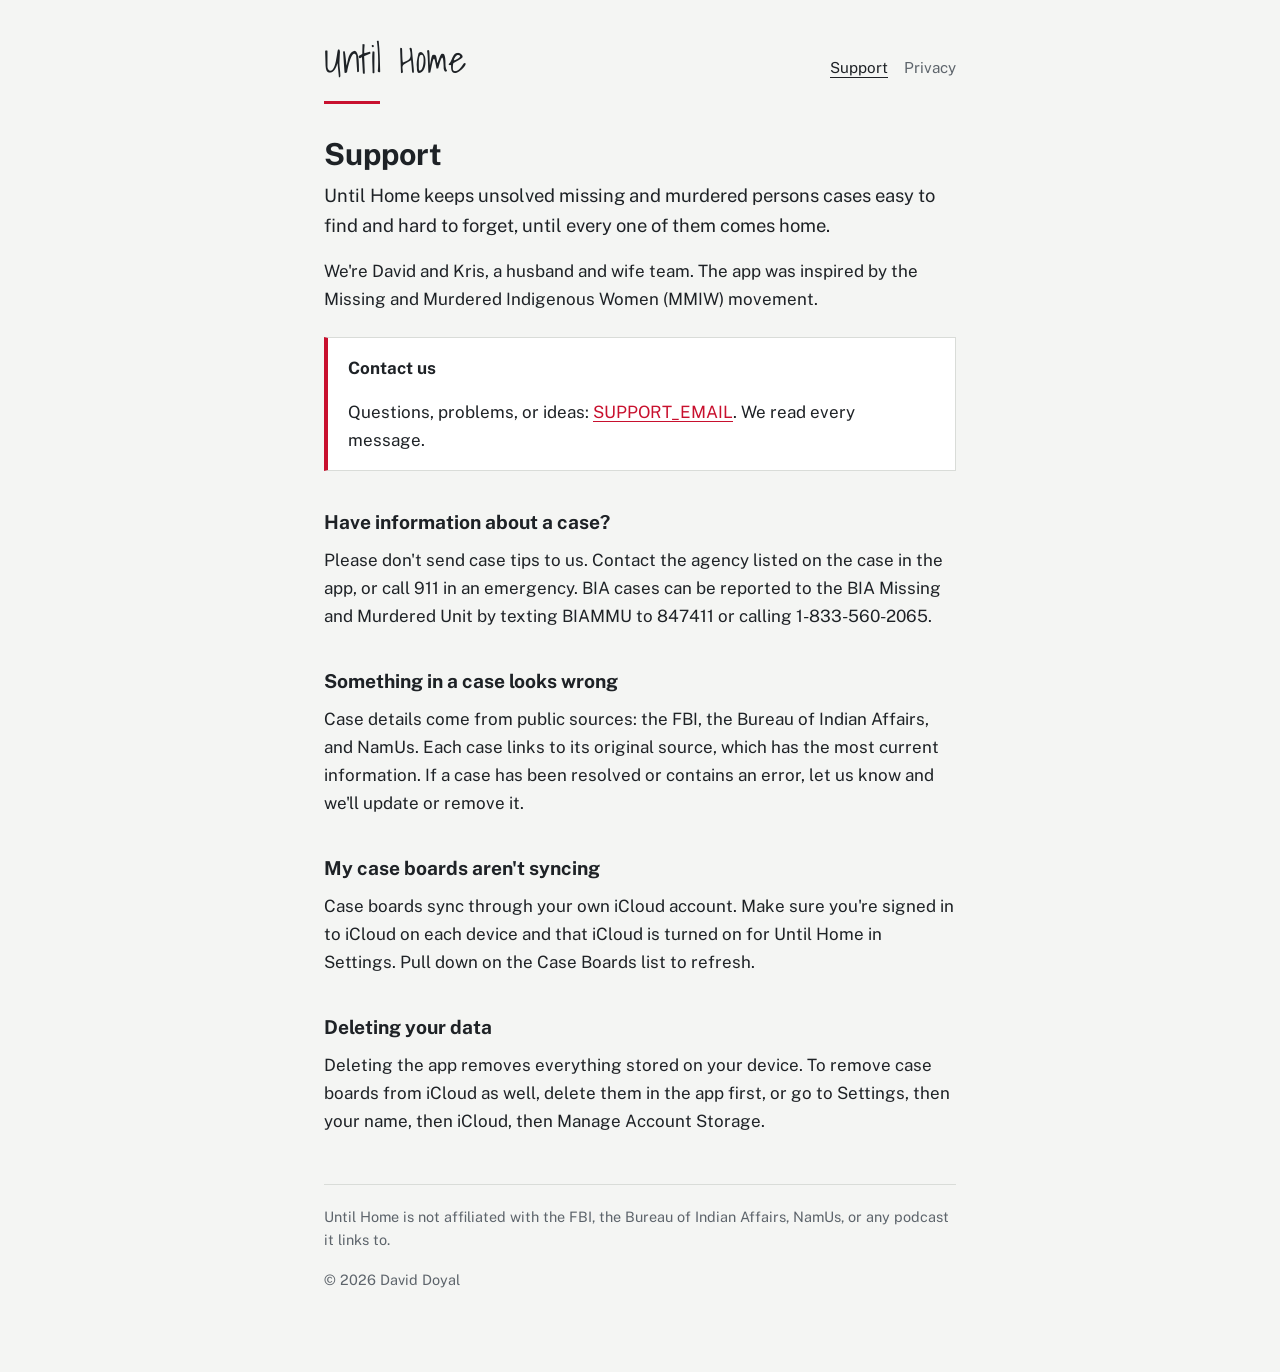
==== index.html @ f1891d30 "Add files via upload" ====
<!doctype html>
<html lang="en">
<head>
<meta charset="utf-8">
<meta name="viewport" content="width=device-width, initial-scale=1">
<title>Until Home — Support</title>
<meta name="description" content="Support for Until Home, an iPhone and iPad app that keeps unsolved missing and murdered persons cases easy to find.">
<link rel="preconnect" href="https://fonts.googleapis.com">
<link rel="preconnect" href="https://fonts.gstatic.com" crossorigin>
<link href="https://fonts.googleapis.com/css2?family=Public+Sans:wght@400;700&family=Shadows+Into+Light&display=swap" rel="stylesheet">
<link rel="stylesheet" href="style.css">
</head>
<body>
<div class="wrap">
  <header class="site">
    <a class="brand" href="index.html">Until Home</a>
    <nav><a href="index.html" aria-current="page">Support</a><a href="privacy.html">Privacy</a></nav>
  </header>
  <hr class="rule">

  <h1>Support</h1>
  <p class="lede">Until Home keeps unsolved missing and murdered persons cases easy to find and hard to forget, until every one of them comes home.</p>
  <p>We're David and Kris, a husband and wife team. The app was inspired by the Missing and Murdered Indigenous Women (MMIW) movement.</p>

  <div class="contact">
    <p><strong>Contact us</strong></p>
    <p>Questions, problems, or ideas: <a href="mailto:SUPPORT_EMAIL">SUPPORT_EMAIL</a>. We read every message.</p>
  </div>

  <h2>Have information about a case?</h2>
  <p>Please don't send case tips to us. Contact the agency listed on the case in the app, or call 911 in an emergency. BIA cases can be reported to the BIA Missing and Murdered Unit by texting BIAMMU to 847411 or calling 1-833-560-2065.</p>

  <h2>Something in a case looks wrong</h2>
  <p>Case details come from public sources: the FBI, the Bureau of Indian Affairs, and NamUs. Each case links to its original source, which has the most current information. If a case has been resolved or contains an error, let us know and we'll update or remove it.</p>

  <h2>My case boards aren't syncing</h2>
  <p>Case boards sync through your own iCloud account. Make sure you're signed in to iCloud on each device and that iCloud is turned on for Until Home in Settings. Pull down on the Case Boards list to refresh.</p>

  <h2>Deleting your data</h2>
  <p>Deleting the app removes everything stored on your device. To remove case boards from iCloud as well, delete them in the app first, or go to Settings, then your name, then iCloud, then Manage Account Storage.</p>

  <footer>
    <p>Until Home is not affiliated with the FBI, the Bureau of Indian Affairs, NamUs, or any podcast it links to.</p>
    <p>&copy; 2026 David Doyal</p>
  </footer>
</div>
</body>
</html>
---- style.css ----
:root {
  --paper: #f4f5f3;
  --ink: #1e2226;
  --muted: #5d646b;
  --rule: #d9dcd8;
  --red: #c8102e;
  --card: #ffffff;
  color-scheme: light dark;
}
@media (prefers-color-scheme: dark) {
  :root {
    --paper: #15171a;
    --ink: #e8eaec;
    --muted: #a2a9b0;
    --rule: #2c3035;
    --red: #ff5a6e;
    --card: #1c1f23;
  }
}
* { box-sizing: border-box; }
html { -webkit-text-size-adjust: 100%; }
body {
  margin: 0;
  background: var(--paper);
  color: var(--ink);
  font-family: "Public Sans", -apple-system, BlinkMacSystemFont, "Segoe UI", Roboto, sans-serif;
  font-size: 17px;
  line-height: 1.65;
}
.wrap { max-width: 42rem; margin: 0 auto; padding: 2.5rem 1.25rem 4rem; }
header.site { display: flex; align-items: baseline; justify-content: space-between; gap: 1rem; flex-wrap: wrap; }
.brand {
  font-family: "Shadows Into Light", "Marker Felt", cursive;
  font-size: 2.4rem;
  line-height: 1;
  color: var(--ink);
  text-decoration: none;
  letter-spacing: 0.5px;
}
nav a { color: var(--muted); text-decoration: none; margin-left: 1rem; font-size: 0.95rem; }
nav a:hover, nav a[aria-current="page"] { color: var(--ink); text-decoration: underline; text-underline-offset: 4px; }
.rule { height: 3px; background: var(--red); width: 3.5rem; margin: 1.25rem 0 2rem; border: 0; }
h1 { font-size: 1.9rem; line-height: 1.2; margin: 0 0 0.5rem; font-weight: 700; }
h2 { font-size: 1.2rem; margin: 2.2rem 0 0.5rem; font-weight: 700; }
p, ul { margin: 0 0 1rem; }
ul { padding-left: 1.2rem; }
li { margin-bottom: 0.4rem; }
.lede { font-size: 1.15rem; color: var(--ink); }
.meta { color: var(--muted); font-size: 0.95rem; }
a { color: var(--red); text-underline-offset: 3px; }
a:focus-visible { outline: 2px solid var(--red); outline-offset: 3px; border-radius: 2px; }
.contact {
  background: var(--card);
  border: 1px solid var(--rule);
  border-left: 4px solid var(--red);
  padding: 1rem 1.25rem;
  margin: 1.5rem 0;
}
.contact p:last-child { margin-bottom: 0; }
footer { margin-top: 3rem; padding-top: 1.25rem; border-top: 1px solid var(--rule); color: var(--muted); font-size: 0.9rem; }
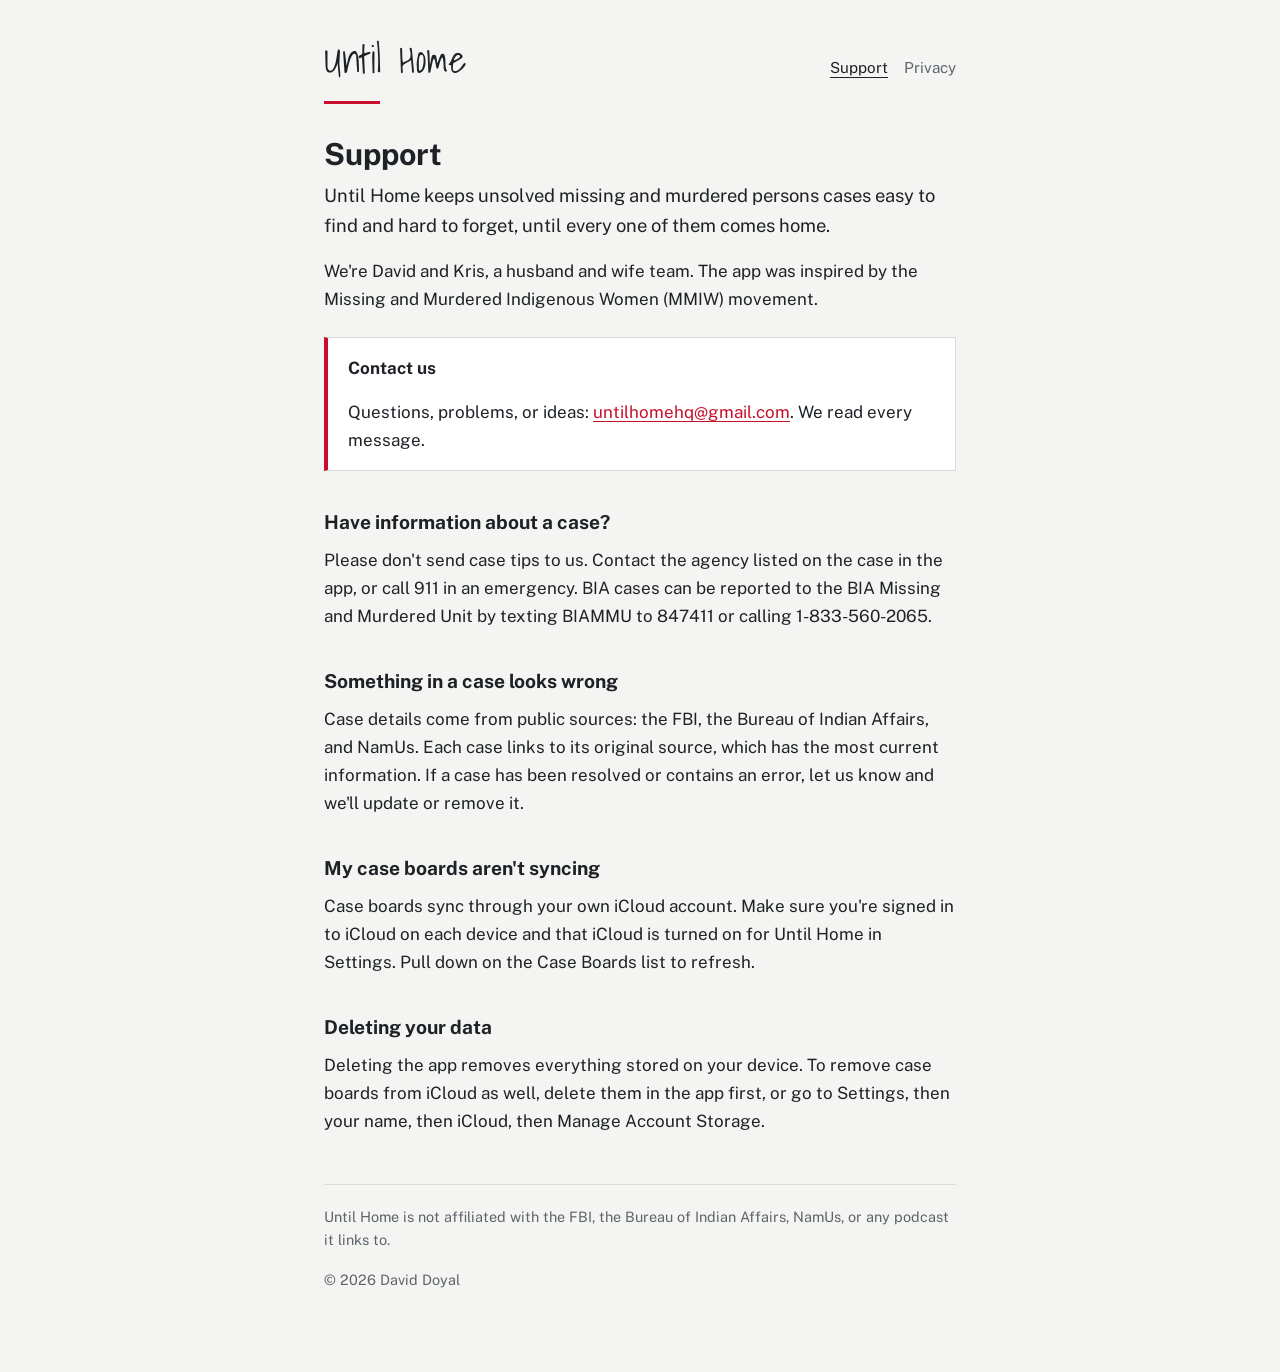
==== commit 927dc6fa: "Update index.html" ====
--- a/index.html
+++ b/index.html
@@ -24,7 +24,7 @@
 
   <div class="contact">
     <p><strong>Contact us</strong></p>
-    <p>Questions, problems, or ideas: <a href="mailto:SUPPORT_EMAIL">SUPPORT_EMAIL</a>. We read every message.</p>
+    <p>Questions, problems, or ideas: <a href="mailto:untilhomehq@gmail.com">untilhomehq@gmail.com</a>. We read every message.</p>
   </div>
 
   <h2>Have information about a case?</h2>
